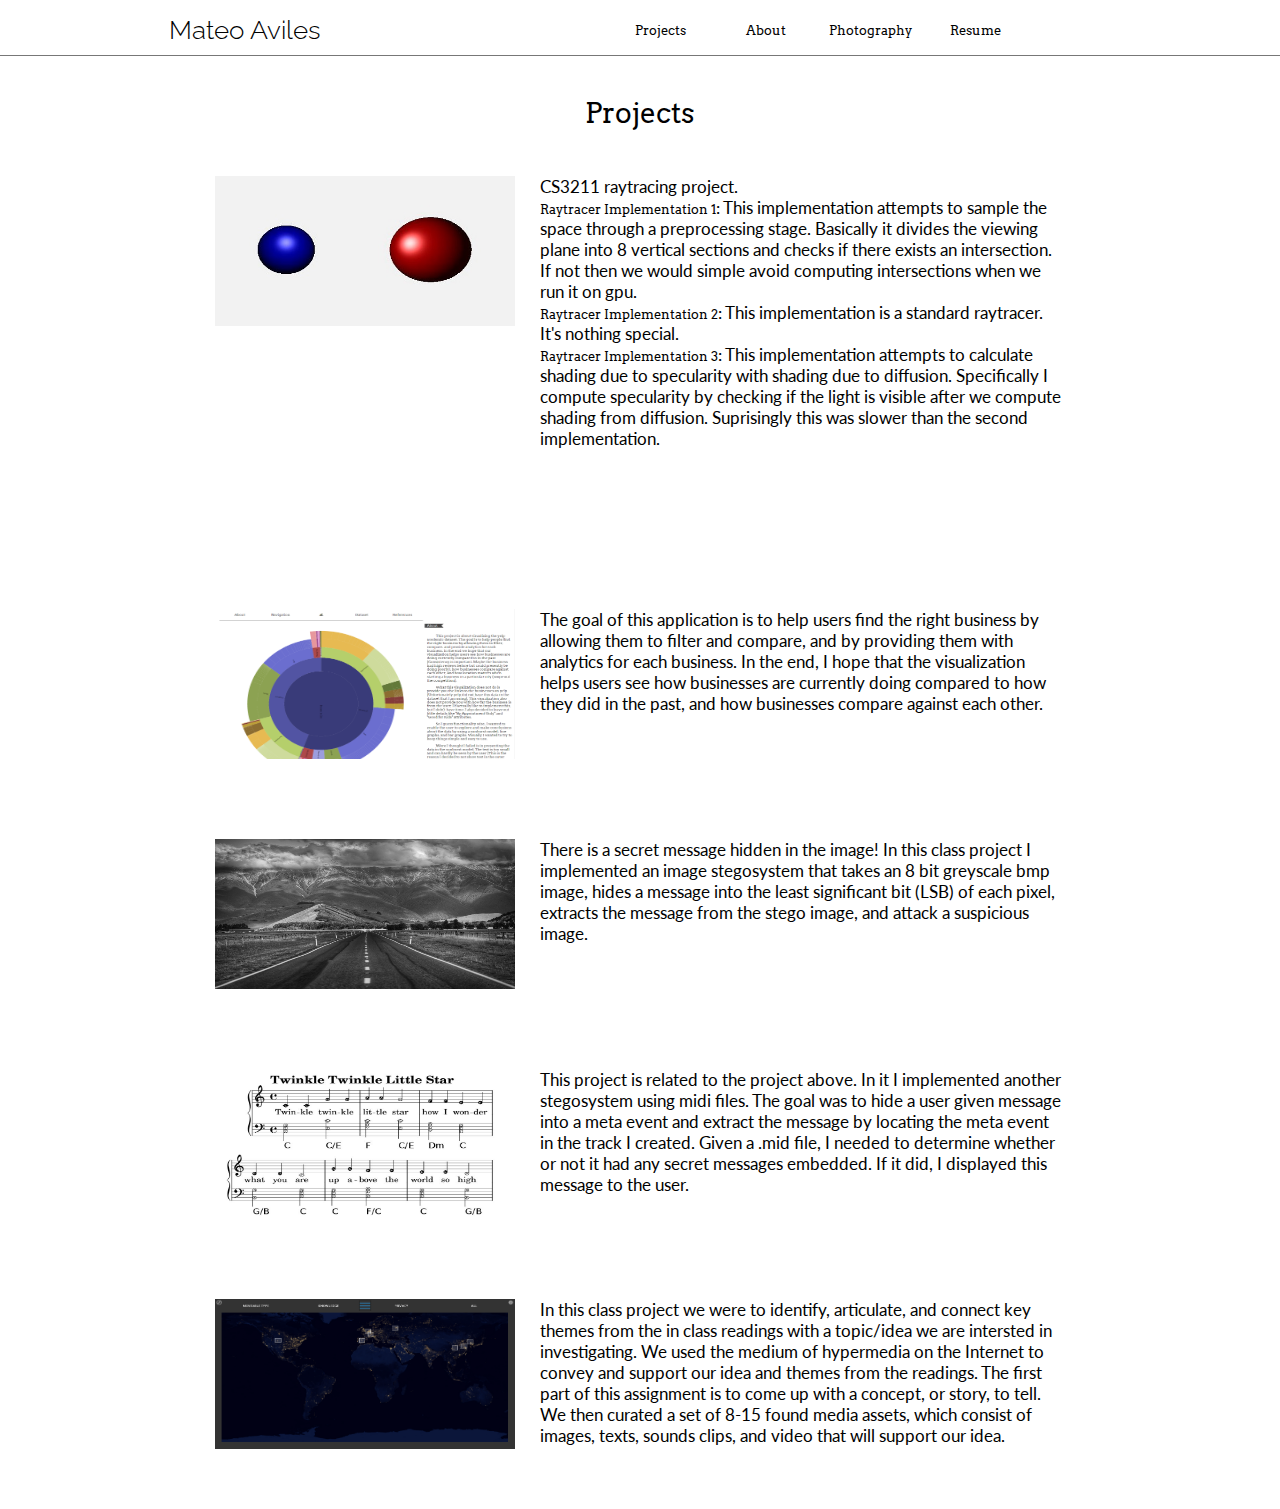
==== index.html @ 3ff4a505 "added href tags to raytracer implementations" ====
<html>
    <head>
        <meta charset="utf-8">
        <meta name="viewport" content="width=device-width, initial-scale=1.0">
        <title>Mateo Aviles</title>
        <link rel="icon" href="img/compressed/mFavicon.png">
        <link href="https://fonts.googleapis.com/css?family=Lato:100,300,400,500,700" rel="stylesheet" type="text/css">
        <link href="https://fonts.googleapis.com/css?family=Arvo:100,300,400,500,700" rel="stylesheet" type="text/css">
        <link href="https://fonts.googleapis.com/css?family=Raleway:100,300,400,500,700" rel="stylesheet" type="text/css">
        <!-- <link href="http://fonts.googleapis.com/css?family=Lato|Arvo|Raleway" rel="stylesheet" type="text/css"> -->
        <link rel="stylesheet" type="text/css" href="index.css"/>
        <script src="https://ajax.googleapis.com/ajax/libs/jquery/1.11.3/jquery.min.js"></script>
        <script type="text/javascript" src="js/menu.js"></script>
    </head>

    <body>
        <div id="top">
          <p><a href="index.html">Mateo Aviles</a></p>
          <nav id="top-nav">
            <ul>
              <a href="index.html" class=""><li id="projects-tab" class="project">Projects</li></a>
              <a href="about.html" class=""><li class="">About</li></a>
              <a href="photography/index.html" class=""><li class="">Photography</li></a>
              <!-- <a href="classes.html" class=""><li class="">Classes</li></a> -->
              <a target="_blank" href="resume/AvilesMateoRes.pdf" class=""><li class="">Resume</li></a>
              <!-- <li><a target="_blank" href="/resume/">Resume</a></li> -->
            </ul>
          </nav>
        </div>
        <a id="nav-icon" href="#"><span id="icon-hamburger"></span></a>

        <div id="projects-content">
            <p id="title">
              Projects
            </p>
            <nav>
              <ul>
				        <li class="">
                  <div class="">
                    <a href="http://matiles.github.io/raytracer/index.html"><img src="images/raytracer.JPG" alt="" /></a>
                  </div>
                  <p> CS3211 raytracing project.
					</br>
                    <a href="http://matiles.github.io/raytracer/index.html">Raytracer Implementation 1</a>: This implementation attempts to sample the space through a preprocessing stage. Basically it divides the viewing plane into 8 vertical sections and checks if there exists an intersection. If not then we would simple avoid computing intersections when we run it on gpu. 
                    </br>
					<a href="http://matiles.github.io/raytracer/index2.html">Raytracer Implementation 2</a>: This implementation is a standard raytracer. It's nothing special.
                    </br>
					<a href="http://matiles.github.io/raytracer/index3.html">Raytracer Implementation 3</a>: This implementation attempts to calculate shading due to specularity with shading due to diffusion. Specifically I compute specularity by checking if the light is visible after we compute shading from diffusion. Suprisingly this was slower than the second implementation.
                  </p>
                </li>
                <li>
                <li class="">
                  <div class="">
                    <a href="http://people.tamu.edu/~mateo-7/semantics_visualization/sunburst.html"><img src="images/CSCE444-YelpVisualization.png" alt="" /></a>
                  </div>
                  <p> The goal of this application is to help users find the right business by allowing them to filter and compare, and by providing them
                    with analytics for each business. In the end, I hope that the visualization helps users see how businesses are currently doing compared
                    to how they did in the past, and how businesses compare against each other.
                  </p>
                </li>
                <li>
                  <div class="">
                    <a href="https://github.com/matiles/Programming-Studio-Steganography"><img src="images/secretRoad.bmp" alt="" /></a>
                  </div>
                  <p>There is a secret message hidden in the image! In this class project I implemented an image stegosystem that takes an 8 bit greyscale
                    bmp image, hides a message into the least significant bit (LSB) of each pixel, extracts the message from the stego image, and attack a suspicious image.
                  </p>
                </li>
                <li>
                  <div>
                    <a href="https://github.com/matiles/Programming-Studio-Steganography"><img src="images/twinkle-twinkle-little-star.JPG" alt="" /></a>
                  </div>
                  <p>This project is related to the project above. In it I implemented another stegosystem using midi files. The goal was to hide a user given message
                    into a meta event and extract the message by locating the meta event in the track I created. Given a .mid file, I needed to determine whether or not it
                    had any secret messages embedded. If it did, I displayed this message to the user.
                  </p>
                </li>
                <li>
                  <div class="">
                    <img src="images/CSCE444-EssaySketch.png" alt="" />
                  </div>
                  <p>In this class project we were to identify, articulate, and connect key themes from the in class readings with a topic/idea we are intersted in investigating.
                    We used the medium of hypermedia on the Internet to convey and support our idea and themes from the readings. The first part of this assignment is
                    to come up with a concept, or story, to tell. We then curated a set of 8-15 found media assets, which consist of images, texts, sounds clips, and video
                    that will support our idea.
                  </p>
                </li>
                <!-- <li><img src="" alt="" /><p></p></li> -->
              </ul>
            </nav>
        </div>

    </body>
</html>
---- index.css ----
/***************** icons ****************************/
@font-face {
	font-family: 'icomoon';
	src:url('icons/icomoon.eot?46txtg');
	src:url('icons/icomoon.eot?46txtg#iefix') format('embedded-opentype'),
		url('icons/icomoon.ttf?46txtg') format('truetype'),
		url('icons/icomoon.woff?46txtg') format('woff'),
		url('icons/icomoon.svg?46txtg#icomoon') format('svg');
	font-weight: normal;
	font-style: normal;
}

[id^="icon-hamburger"], [id*="icon-hamburger"] {
	font-family: 'icomoon';
	font-size: 35px;

	-webkit-font-smoothing: antialiased;
	-moz-osx-font-smoothing: grayscale;
}
#icon-hamburger:after {
  /*content: "\e912";*/
	content: "\e913";
}
#icon-hamburger {
  color: black;
  margin-left: 5px;
  margin-top: 5px;
}

html{
  padding: 0;
  margin: 0;
  width: 100%;
  height: 100%;
}

body{
  padding: 0;
  margin: 0;
  width: 100%;
  height: 100%;
}

a{
  text-decoration: none;
  cursor: pointer;
  transition: opacity ease .2s;
}

a:hover {
  opacity: .82;
}

ul {
  padding: 0;
  margin: 0;
  list-style-type: none;
}

img{
  width: 300px;
  height: 150px;
}

#nav-icon{
  display: none;
  position: absolute;
  top: 12px;
  right: 15px;
  width: 40px;
  height: 40px;
  background: white;
}

/**************** Top navigation ****************/
#top{
  display: inline-flex;
  width: 100%;
  height: 70px;
  height: auto;
}

#top p{
  font-family: "Raleway";
  font-size: 26px;
  font-weight: 300;
  width: 25%;
  text-align: right;
  border-bottom: 1px solid #777;
  margin-top: 0px;
  padding-top: 15px;
  margin-bottom: 20px;
  /*padding-bottom: 20px;*/
}
#top p a{
  font-family: "Raleway";
  font-size: 26px;
  font-weight: 300;
  text-align: right;
  padding: 0px;
}

#top nav {
  display: inline-flex;
  position: relative;
  width: 75%;
  padding-top: 20px;
  padding-bottom: 20px;
}
#top nav ul {
  display: inline-flex;
  width: 70%;
  padding-left: 30%;
  border-bottom: 1px solid #777;
  visibility: visible;
  opacity: 1;
  transition: visibility 0s, opacity 0.3s linear;
}
#top nav ul a{
  width: 105px;
  padding-top: 3px;
  padding-bottom: 17px;
  text-align: center;
}
#top a {
  font-style: normal;
  font-size: 13px;
  font-weight: 100;
  font-family: 'Arvo';
  color: black;
  text-align: center;
}
/**************** End top navigation *************/

/**************** projects content *************/
#projects-content{
  display: block;
  width: 100%;
  /*margin-top: 5px;*/
}
#projects-content p{
  width: 100%;
  text-align: center;
  font-family: "Arvo";
  font-size: 28px;
  margin-bottom: 0px;
  margin-top: 20px;
  transition: margin-top 0.3s linear;
}
#projects-content nav{
  display: block;
  position: relative;
  width: 850px;
  padding-top: 5px;
  padding-bottom: 20px;
  margin: auto;
}
.center{
  width: 36pc;
  margin: 0 auto;
}
#projects-content nav ul {
  display: block;
  width: 100%;
}
#projects-content nav ul li{
  display: inline-flex;
  width: 100%;
  padding-top: 20px;
  padding-bottom: 20px;
  margin-top: 20px;
  margin-bottom: 20px;
}
#projects-content nav ul li p{
  font-family: "Lato";
  font-size: 17px;
  text-align: left;
  width: 100%;
  padding-left: 25px;
  margin-bottom: 0px;
  margin-top: 0px;
}
#projects-content a {
  font-style: normal;
  font-size: 13px;
  font-weight: 100;
  font-family: 'Arvo';
  color: black;
  text-align: center;
}

/**************** End projects content *************/


/**************** about content *************/
#about-content{
  display: block;
  width: 100%;
  /*margin-top: 5px;*/
}
#about-content img{
  display: block;
  width: 150px;
  height: 150px;
  border-radius: 75px;
  /*margin-top: 5px;*/
}
#about-content p{
  width: 100%;
  text-align: center;
  font-family: "Arvo";
  font-size: 28px;
  margin-bottom: 0px;
  margin-top: 20px;
}
#about-content div {
  display: block;
  position: relative;
  width: 850px;
  padding-top: 5px;
  padding-bottom: 20px;
  margin: auto;
}
#about-content div div{
  display: inline-flex;
  width: 100%;
  padding-top: 20px;
  padding-bottom: 20px;
  margin-top: 20px;
  margin-bottom: 20px;
}
#about-content div div div{
  display: inline-flex;
  width: 150px;
  padding-top: 0px;
  margin-top: 0px;
  padding-bottom: 20px;
  margin-bottom: 20px;
}
#about-content div p{
  font-family: "Lato";
  font-size: 17px;
  text-align: left;
  width: 100%;
  padding-left: 25px;
  margin-bottom: 0px;
  margin-top: 0px;
}
#about-content a {
  font-style: normal;
  font-size: 13px;
  font-weight: 100;
  font-family: 'Arvo';
  color: black;
  text-align: center;
}

#contact-container p {
	width: 100%;
  text-align: center;
  font-family: "Arvo";
  font-size: 28px;
  margin-bottom: 0px;
  margin-top: 20px;
}
/**************** End about content *************/

/* Projects Content */
@media screen and (max-width: 860px) {

    #projects-content nav{
        width: 100%;
    }
    #projects-content nav ul li{
        display: block;
    }
    #projects-content nav ul li div{
        margin:auto;
        padding-left: 0px;
        width: 300px;
        margin-bottom: 15px;
    }
    #projects-content nav ul li div a{
        margin:auto;
        text-align: center;
    }
    #projects-content nav ul li div img{
        margin:auto;
        text-align: center;
    }
    #projects-content nav ul li p{
        margin:auto;
        padding-left: 0px;
        width: 60%;
    }

    #about-content{
        width: 100%;
    }
    #about-content img{
        margin:auto;
        text-align: center;
    }
    #about-content p{
      margin-bottom: 0px;
      margin-top: 20px;
    }
    #about-content div {
      width: 500px;
      margin: auto;
    }
    #about-content div div{
      display: block;
      width: 100%;
      padding-top: 20px;
      padding-bottom: 20px;
      margin-top: 20px;
      margin-bottom: 20px;
    }
    #about-content div div div{
      width: 100%;
      margin-top: 0px;
      padding-top: 0px;
    }
    #about-content div p{
      text-align: left;
      width: 100%;
      padding-left: 5px;
    }
}

/* Top navigation */
@media screen and (max-width: 640px) {

    #top{
      display: block;
    }
    hr{
      margin-top: -15px;
    }
    #nav-icon{
      display: block;
    }
    #top p{
        width: 100%;
        text-align: center;
        margin-bottom: 0px;
        padding-bottom: 15px;
    }
    #top nav{
        width: 100%;
        padding-top: 0px;
    }
    #top nav ul{
      width: 100%;
      padding-left: 0px;
      border: none;
      visibility: hidden;
      opacity: 0;
    }
		#top nav ul a{
      width: 100%;
      text-align: center;
      border-bottom: 1px solid #777;
      padding-top: 10px;
      padding-bottom: 10px;
    }
    #projects-content p{
      margin-top: -20px;
    }
		#projects-content nav ul li p{
			width: 70%;
		}
    #about-content p{
      margin-bottom: 0px;
      margin-top: -20px;
    }
    #about-content div {
      width: 400px;
			width: 80%;
      margin: auto;
    }

    .content-up{
      margin-top: -20px !important;
      transition: margin-top 0.3s linear;
    }
    .content-down{
      margin-top: 0px !important;
      transition: margin-top 0.3s linear;
    }
}

/* Top Navigation */
@media screen and (min-width: 640px) {
    #top nav ul{
      display: inline-flex !important;
      visibility: visible !important;
      opacity: 1 !important;
    }
}

/* Top Navigation */
@media screen and (max-width: 460px) {
    #top nav{
      width: 100%;
      padding-top: 0px;
    }
    #top nav ul{
      width: 100%;
      padding-left: 0px;
      display: block;
      border: none;
      visibility: hidden;
      opacity: 0;
    }
    #top nav ul li{
      width: 100%;
      text-align: center;
      border-bottom: 1px solid #777;
      padding-top: 10px;
      padding-bottom: 10px;
    }
		#top nav ul a{
      width: 100%;
      text-align: center;
      border-bottom: 1px solid #777;
      padding-top: 10px;
      padding-bottom: 10px;
    }
		#projects-content nav ul li p{
			width: 85%;
		}
    #projects-content p{
      margin-top: -130px;
    }
    #about-content #title{
      margin-top: -130px;
    }
    #about-content div {
			/*width: 300px;*/
      width: 85%;
      margin: auto;
    }
		.center{
		  width: 95%;
		}
    .content-up{
      margin-top: -130px !important;
      transition: margin-top 0.3s linear;
    }
    .content-down{
      margin-top: 0px !important;
      transition: margin-top 0.3s linear;
    }
}

.collapse{
  visibility: hidden !important;
  opacity: 0 !important;
  transition: visibility 0.3s, opacity 0.3s linear;
}

.expand{
  visibility: visible !important;
  opacity: 1 !important;
  transition: visibility 0.3s, opacity 0.3s linear;
}
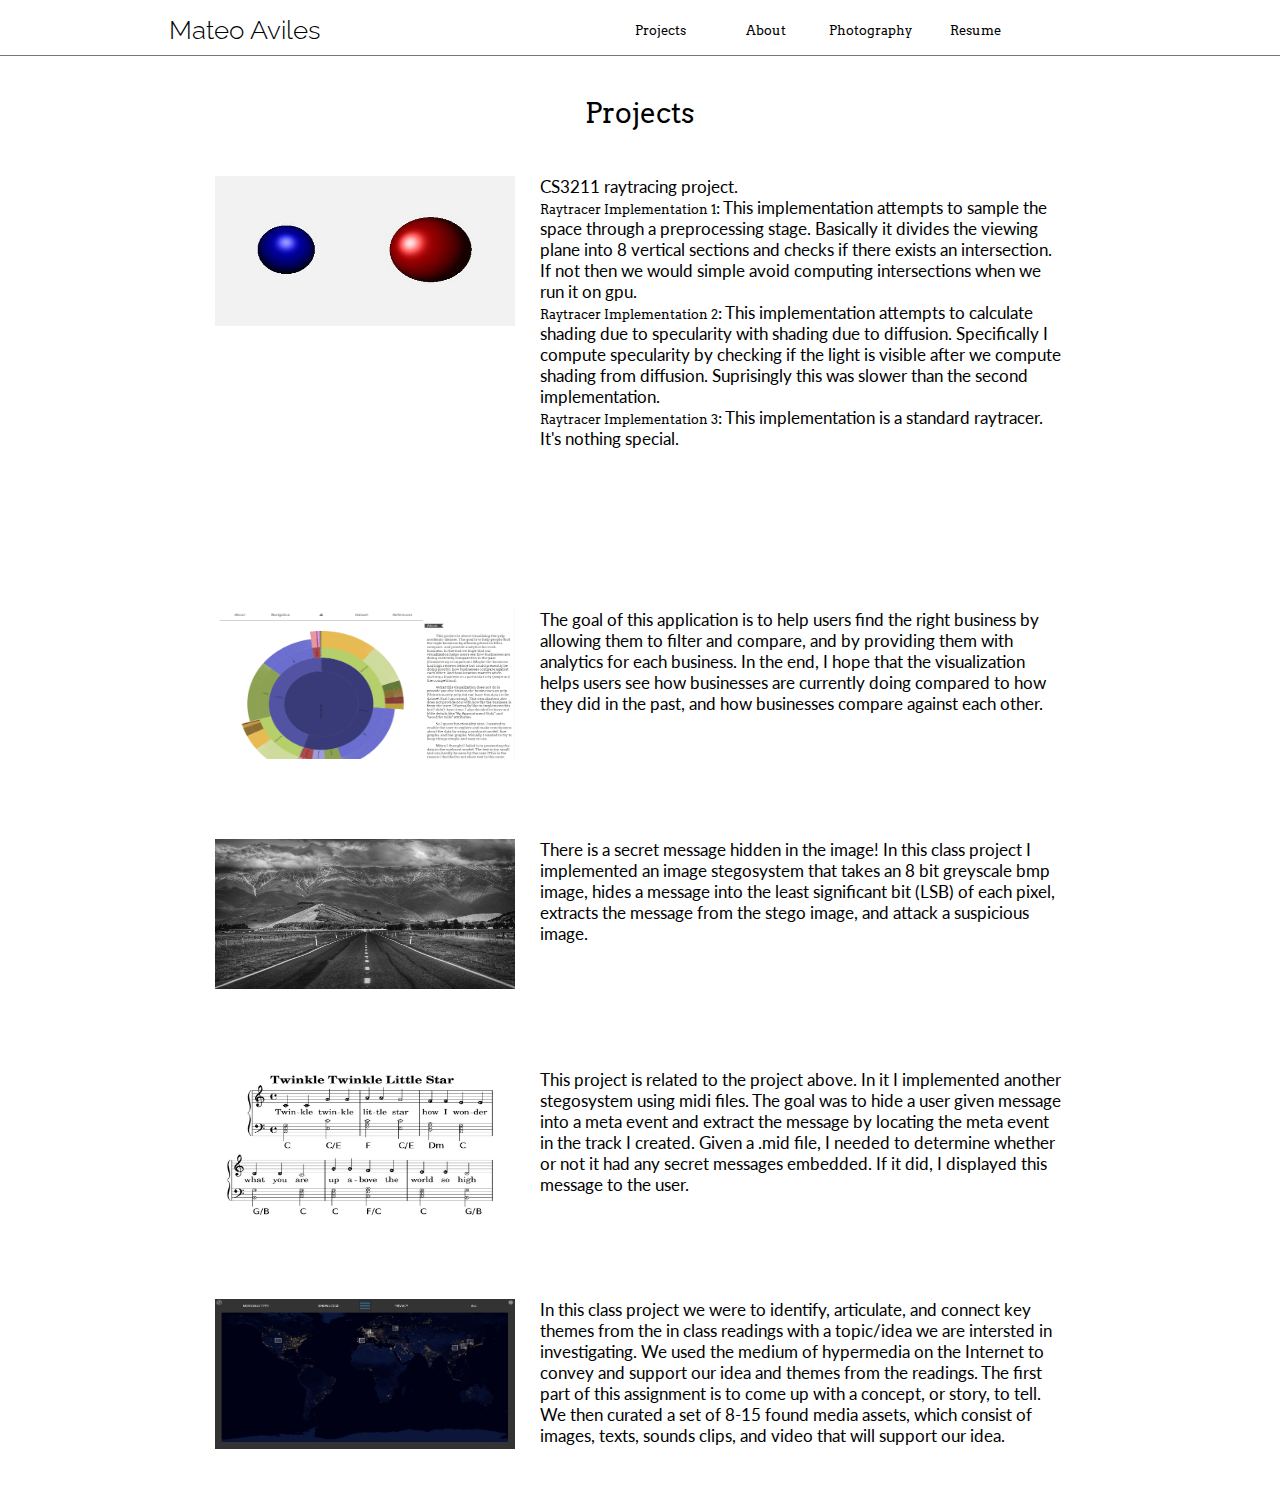
==== commit e8b84a0f: "changed file names to reflect whats on report" ====
--- a/index.html
+++ b/index.html
@@ -43,10 +43,9 @@
 					</br>
                     <a href="http://matiles.github.io/raytracer/index.html">Raytracer Implementation 1</a>: This implementation attempts to sample the space through a preprocessing stage. Basically it divides the viewing plane into 8 vertical sections and checks if there exists an intersection. If not then we would simple avoid computing intersections when we run it on gpu. 
                     </br>
-					<a href="http://matiles.github.io/raytracer/index2.html">Raytracer Implementation 2</a>: This implementation is a standard raytracer. It's nothing special.
+					<a href="http://matiles.github.io/raytracer/index2.html">Raytracer Implementation 2</a>: This implementation attempts to calculate shading due to specularity with shading due to diffusion. Specifically I compute specularity by checking if the light is visible after we compute shading from diffusion. Suprisingly this was slower than the second implementation.
                     </br>
-					<a href="http://matiles.github.io/raytracer/index3.html">Raytracer Implementation 3</a>: This implementation attempts to calculate shading due to specularity with shading due to diffusion. Specifically I compute specularity by checking if the light is visible after we compute shading from diffusion. Suprisingly this was slower than the second implementation.
-                  </p>
+					<a href="http://matiles.github.io/raytracer/index3.html">Raytracer Implementation 3</a>: This implementation is a standard raytracer. It's nothing special.                 </p>
                 </li>
                 <li>
                 <li class="">
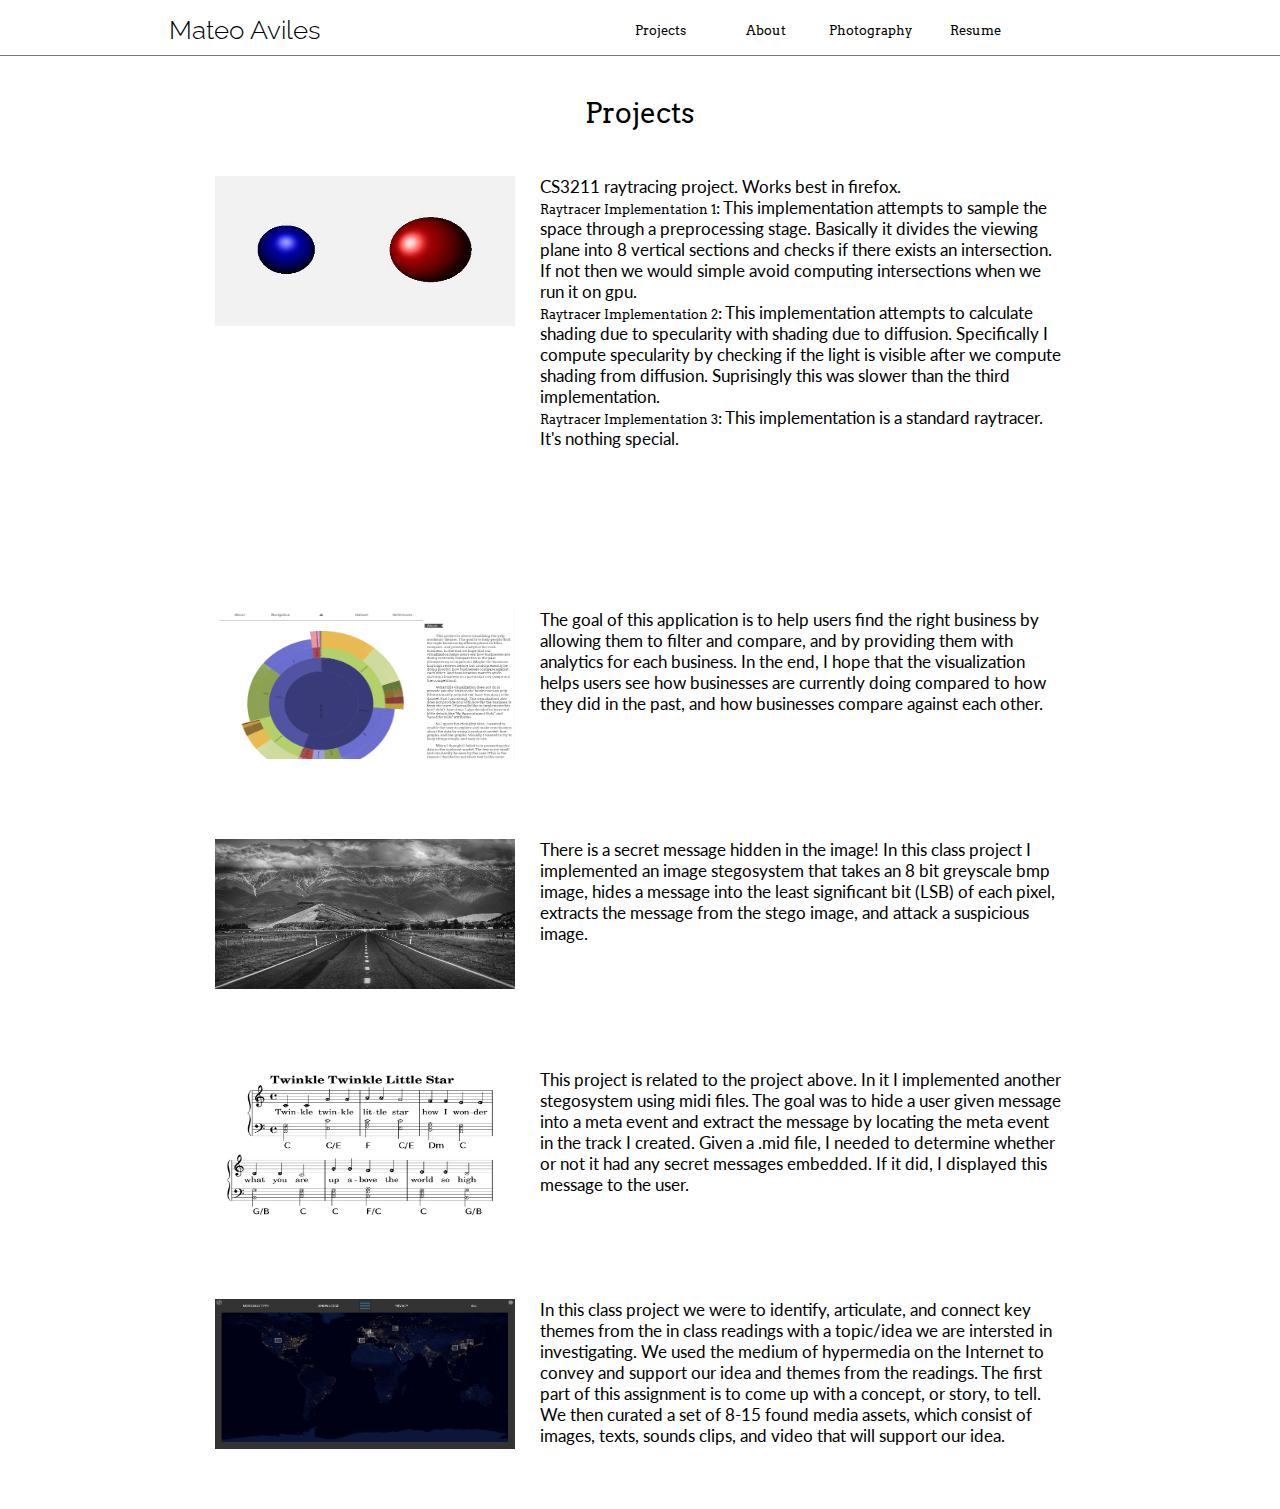
==== commit 29a93f31: "made objects move" ====
--- a/index.html
+++ b/index.html
@@ -39,13 +39,14 @@
                   <div class="">
                     <a href="http://matiles.github.io/raytracer/index.html"><img src="images/raytracer.JPG" alt="" /></a>
                   </div>
-                  <p> CS3211 raytracing project.
-					</br>
+                  <p> CS3211 raytracing project. Works best in firefox.
+					           </br>
                     <a href="http://matiles.github.io/raytracer/index.html">Raytracer Implementation 1</a>: This implementation attempts to sample the space through a preprocessing stage. Basically it divides the viewing plane into 8 vertical sections and checks if there exists an intersection. If not then we would simple avoid computing intersections when we run it on gpu. 
                     </br>
-					<a href="http://matiles.github.io/raytracer/index2.html">Raytracer Implementation 2</a>: This implementation attempts to calculate shading due to specularity with shading due to diffusion. Specifically I compute specularity by checking if the light is visible after we compute shading from diffusion. Suprisingly this was slower than the second implementation.
+          					<a href="http://matiles.github.io/raytracer/index2.html">Raytracer Implementation 2</a>: This implementation attempts to calculate shading due to specularity with shading due to diffusion. Specifically I compute specularity by checking if the light is visible after we compute shading from diffusion. Suprisingly this was slower than the third implementation.
                     </br>
-					<a href="http://matiles.github.io/raytracer/index3.html">Raytracer Implementation 3</a>: This implementation is a standard raytracer. It's nothing special.                 </p>
+          					<a href="http://matiles.github.io/raytracer/index3.html">Raytracer Implementation 3</a>: This implementation is a standard raytracer. It's nothing special.
+                </p>
                 </li>
                 <li>
                 <li class="">
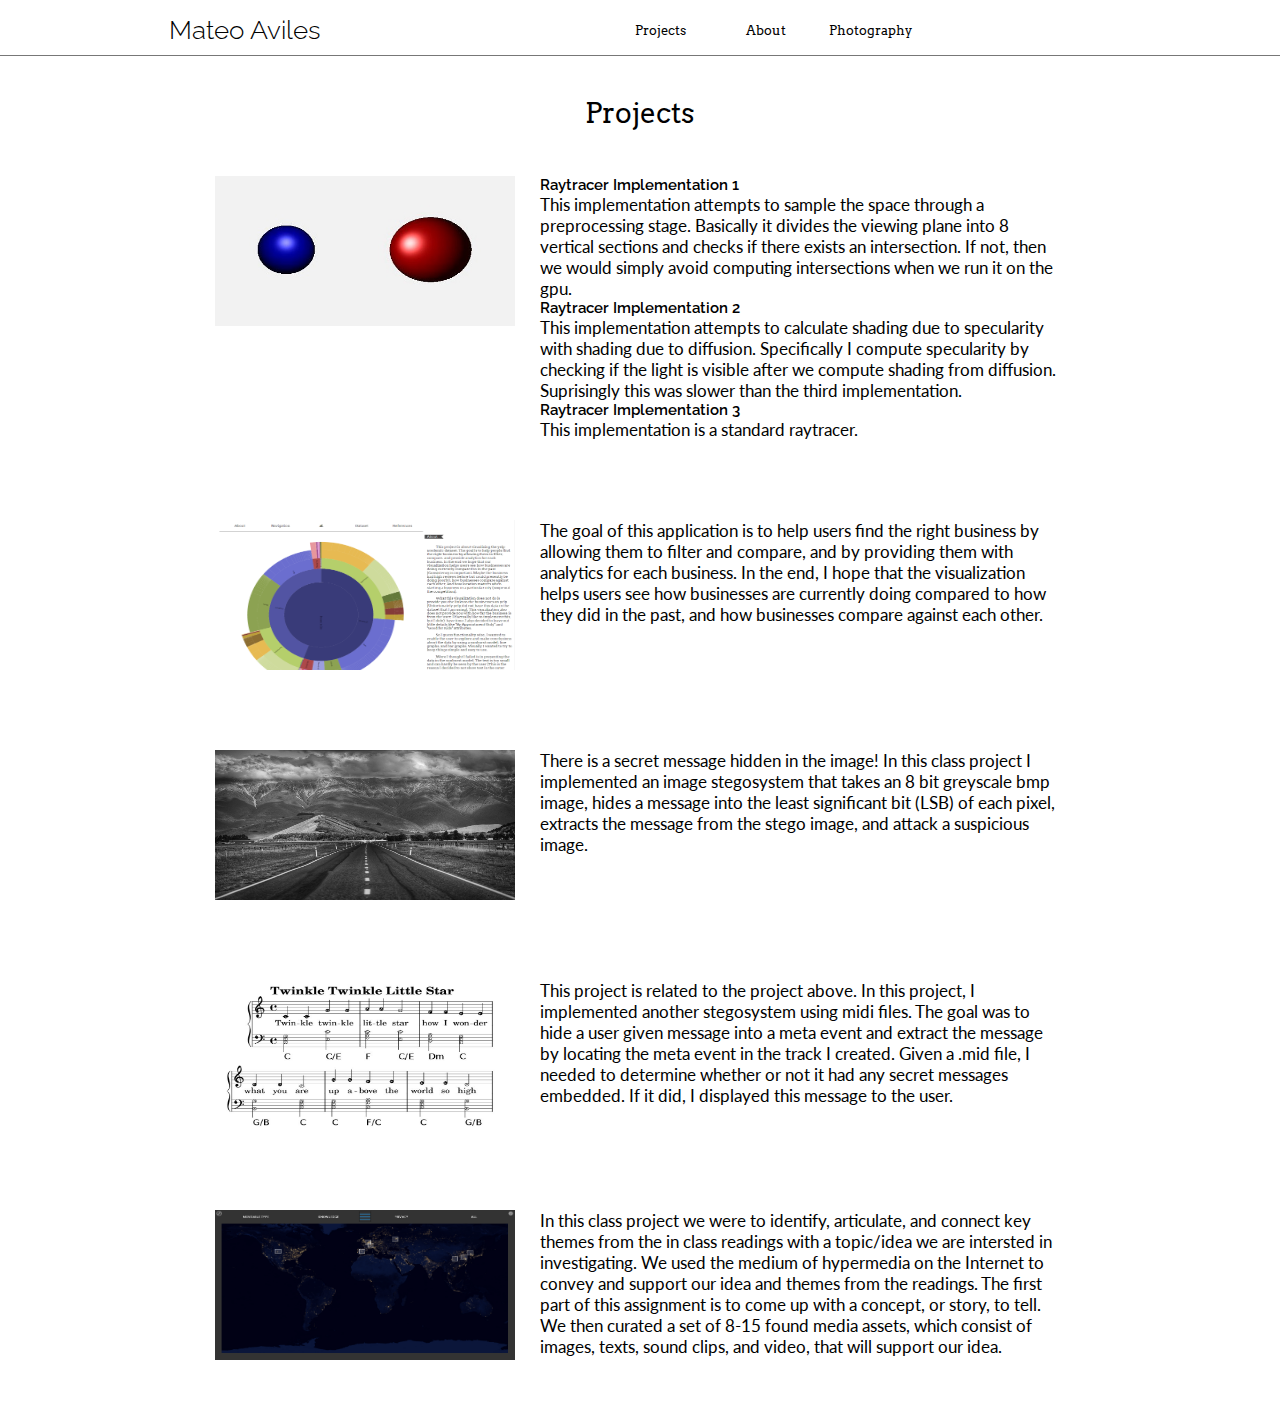
==== commit cca3b6bf: "updated project and about content" ====
--- a/index.html
+++ b/index.html
@@ -22,7 +22,6 @@
               <a href="about.html" class=""><li class="">About</li></a>
               <a href="photography/index.html" class=""><li class="">Photography</li></a>
               <!-- <a href="classes.html" class=""><li class="">Classes</li></a> -->
-              <a target="_blank" href="resume/AvilesMateoRes.pdf" class=""><li class="">Resume</li></a>
               <!-- <li><a target="_blank" href="/resume/">Resume</a></li> -->
             </ul>
           </nav>
@@ -37,18 +36,16 @@
               <ul>
 				        <li class="">
                   <div class="">
-                    <a href="http://matiles.github.io/raytracer/index.html"><img src="images/raytracer.JPG" alt="" /></a>
+                    <a href="http://matiles.github.io/raytracer/index2.html"><img src="images/raytracer.JPG" alt="" /></a>
                   </div>
-                  <p> CS3211 raytracing project. Works best in firefox.
-					           </br>
-                    <a href="http://matiles.github.io/raytracer/index.html">Raytracer Implementation 1</a>: This implementation attempts to sample the space through a preprocessing stage. Basically it divides the viewing plane into 8 vertical sections and checks if there exists an intersection. If not then we would simple avoid computing intersections when we run it on gpu. 
+                  <p>
+                    <a href="http://matiles.github.io/raytracer/index.html">Raytracer Implementation 1</a> <br>This implementation attempts to sample the space through a preprocessing stage. Basically it divides the viewing plane into 8 vertical sections and checks if there exists an intersection. If not, then we would simply avoid computing intersections when we run it on the gpu. 
                     </br>
-          					<a href="http://matiles.github.io/raytracer/index2.html">Raytracer Implementation 2</a>: This implementation attempts to calculate shading due to specularity with shading due to diffusion. Specifically I compute specularity by checking if the light is visible after we compute shading from diffusion. Suprisingly this was slower than the third implementation.
+          					<a href="http://matiles.github.io/raytracer/index2.html">Raytracer Implementation 2</a> <br>This implementation attempts to calculate shading due to specularity with shading due to diffusion. Specifically I compute specularity by checking if the light is visible after we compute shading from diffusion. Suprisingly this was slower than the third implementation.
                     </br>
-          					<a href="http://matiles.github.io/raytracer/index3.html">Raytracer Implementation 3</a>: This implementation is a standard raytracer. It's nothing special.
+          					<a href="http://matiles.github.io/raytracer/index3.html">Raytracer Implementation 3</a> <br>This implementation is a standard raytracer.
                 </p>
                 </li>
-                <li>
                 <li class="">
                   <div class="">
                     <a href="http://people.tamu.edu/~mateo-7/semantics_visualization/sunburst.html"><img src="images/CSCE444-YelpVisualization.png" alt="" /></a>
@@ -70,7 +67,7 @@
                   <div>
                     <a href="https://github.com/matiles/Programming-Studio-Steganography"><img src="images/twinkle-twinkle-little-star.JPG" alt="" /></a>
                   </div>
-                  <p>This project is related to the project above. In it I implemented another stegosystem using midi files. The goal was to hide a user given message
+                  <p>This project is related to the project above. In this project, I implemented another stegosystem using midi files. The goal was to hide a user given message
                     into a meta event and extract the message by locating the meta event in the track I created. Given a .mid file, I needed to determine whether or not it
                     had any secret messages embedded. If it did, I displayed this message to the user.
                   </p>
@@ -81,8 +78,7 @@
                   </div>
                   <p>In this class project we were to identify, articulate, and connect key themes from the in class readings with a topic/idea we are intersted in investigating.
                     We used the medium of hypermedia on the Internet to convey and support our idea and themes from the readings. The first part of this assignment is
-                    to come up with a concept, or story, to tell. We then curated a set of 8-15 found media assets, which consist of images, texts, sounds clips, and video
-                    that will support our idea.
+                    to come up with a concept, or story, to tell. We then curated a set of 8-15 found media assets, which consist of images, texts, sound clips, and video, that will support our idea.
                   </p>
                 </li>
                 <!-- <li><img src="" alt="" /><p></p></li> -->
--- a/index.css
+++ b/index.css
@@ -147,6 +147,17 @@
   margin-top: 20px;
   transition: margin-top 0.3s linear;
 }
+#projects-content p a{
+  font-family: Raleway;
+  font-size: 15px;
+  font-weight: 600;
+  text-decoration: none;
+  cursor: pointer;
+  transition: opacity ease .2s;
+}
+#projects-content p a:hover {
+  opacity: .82;
+}
 #projects-content nav{
   display: block;
   position: relative;
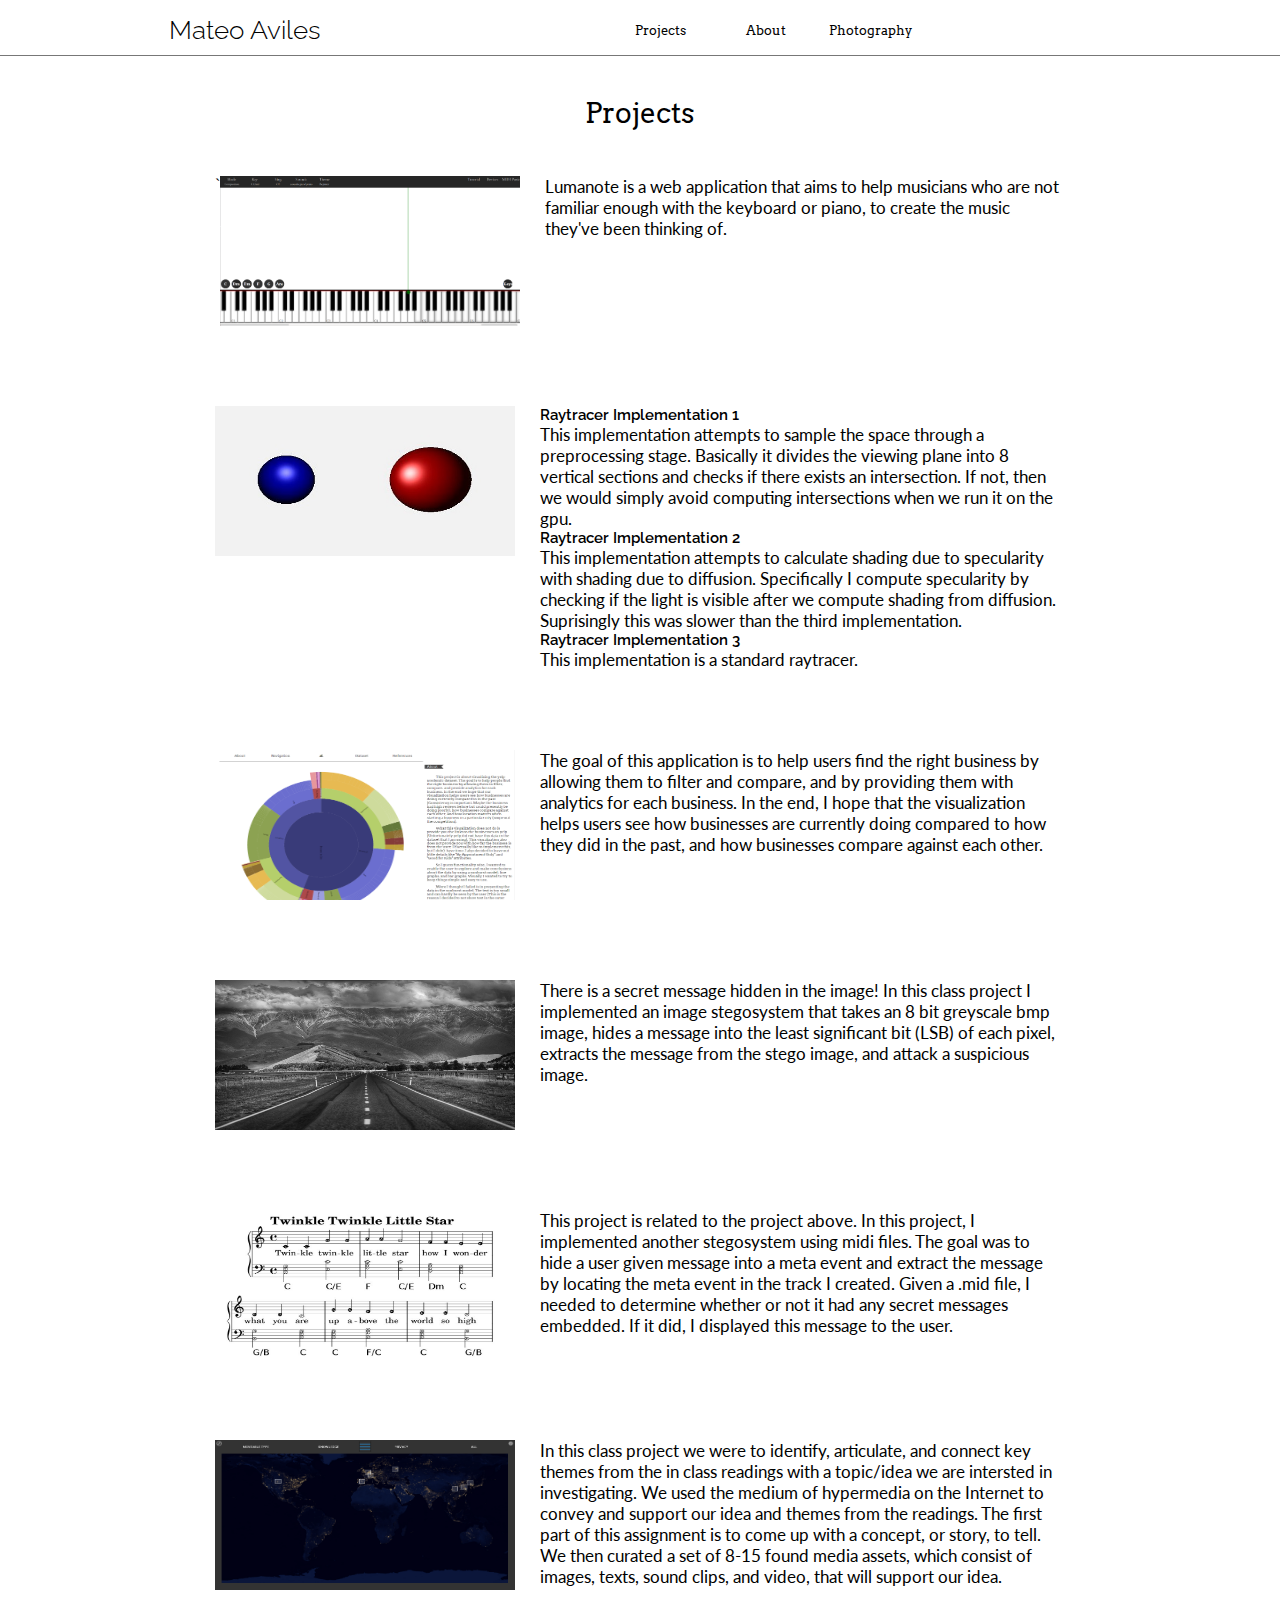
==== commit 575ae9eb: "removed files and added project lumanote" ====
--- a/index.html
+++ b/index.html
@@ -34,7 +34,15 @@
             </p>
             <nav>
               <ul>
-				        <li class="">
+		<li>
+`		  <div>
+		    <a href="http://Lumanote.net"><img src="images/lumanote.png"></a>
+		  </div>
+		  <p>
+		     Lumanote is a web application that aims to help musicians who are not familiar enough with the keyboard or piano, to create the music they've been thinking of.
+		  </p>
+		</li>
+		<li class="">
                   <div class="">
                     <a href="http://matiles.github.io/raytracer/index2.html"><img src="images/raytracer.JPG" alt="" /></a>
                   </div>
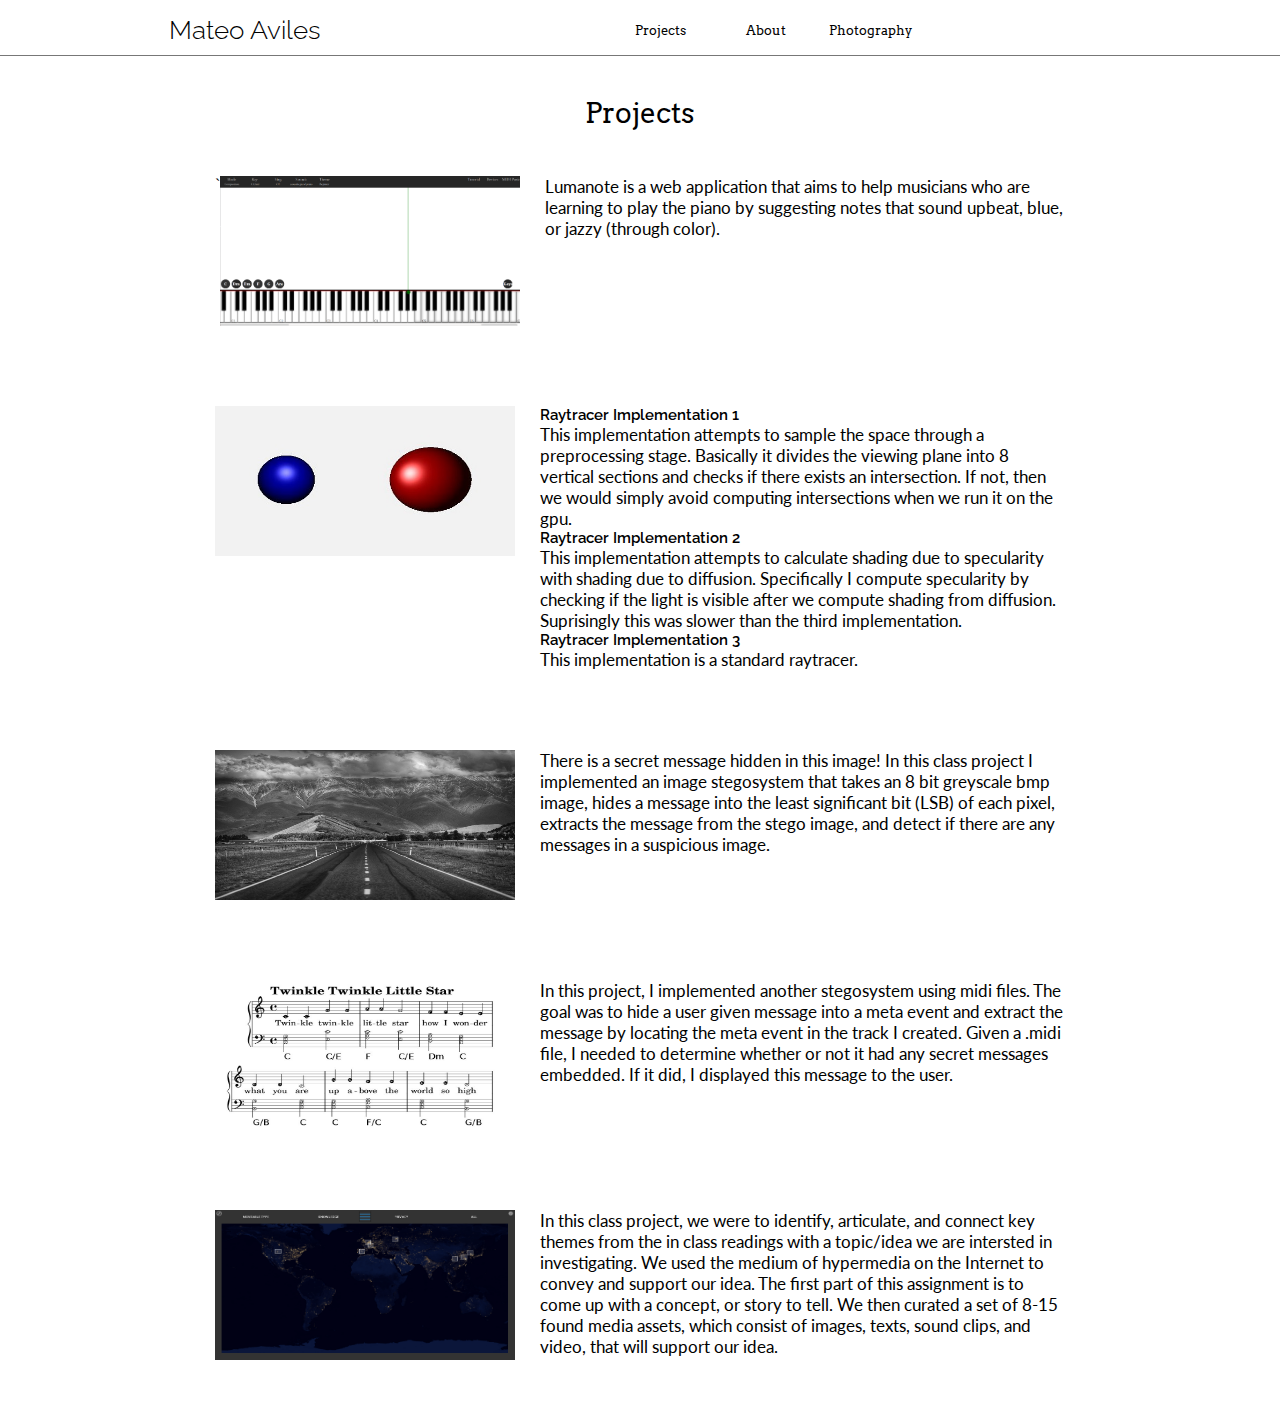
==== commit e99a62ff: "Remove a project, and update typos in project descriptions" ====
--- a/index.html
+++ b/index.html
@@ -36,10 +36,10 @@
               <ul>
 		<li>
 `		  <div>
-		    <a href="http://Lumanote.net"><img src="images/lumanote.png"></a>
+		    <img src="images/lumanote.png">
 		  </div>
 		  <p>
-		     Lumanote is a web application that aims to help musicians who are not familiar enough with the keyboard or piano, to create the music they've been thinking of.
+		     Lumanote is a web application that aims to help musicians who are learning to play the piano by suggesting notes that sound upbeat, blue, or jazzy (through color).
 		  </p>
 		</li>
 		<li class="">
@@ -54,29 +54,20 @@
           					<a href="http://matiles.github.io/raytracer/index3.html">Raytracer Implementation 3</a> <br>This implementation is a standard raytracer.
                 </p>
                 </li>
-                <li class="">
-                  <div class="">
-                    <a href="http://people.tamu.edu/~mateo-7/semantics_visualization/sunburst.html"><img src="images/CSCE444-YelpVisualization.png" alt="" /></a>
-                  </div>
-                  <p> The goal of this application is to help users find the right business by allowing them to filter and compare, and by providing them
-                    with analytics for each business. In the end, I hope that the visualization helps users see how businesses are currently doing compared
-                    to how they did in the past, and how businesses compare against each other.
-                  </p>
-                </li>
                 <li>
                   <div class="">
                     <a href="https://github.com/matiles/Programming-Studio-Steganography"><img src="images/secretRoad.bmp" alt="" /></a>
                   </div>
-                  <p>There is a secret message hidden in the image! In this class project I implemented an image stegosystem that takes an 8 bit greyscale
-                    bmp image, hides a message into the least significant bit (LSB) of each pixel, extracts the message from the stego image, and attack a suspicious image.
+                  <p>There is a secret message hidden in this image! In this class project I implemented an image stegosystem that takes an 8 bit greyscale
+                    bmp image, hides a message into the least significant bit (LSB) of each pixel, extracts the message from the stego image, and detect if there are any messages in a suspicious image.
                   </p>
                 </li>
                 <li>
                   <div>
                     <a href="https://github.com/matiles/Programming-Studio-Steganography"><img src="images/twinkle-twinkle-little-star.JPG" alt="" /></a>
                   </div>
-                  <p>This project is related to the project above. In this project, I implemented another stegosystem using midi files. The goal was to hide a user given message
-                    into a meta event and extract the message by locating the meta event in the track I created. Given a .mid file, I needed to determine whether or not it
+                  <p>In this project, I implemented another stegosystem using midi files. The goal was to hide a user given message
+                    into a meta event and extract the message by locating the meta event in the track I created. Given a .midi file, I needed to determine whether or not it
                     had any secret messages embedded. If it did, I displayed this message to the user.
                   </p>
                 </li>
@@ -84,9 +75,9 @@
                   <div class="">
                     <img src="images/CSCE444-EssaySketch.png" alt="" />
                   </div>
-                  <p>In this class project we were to identify, articulate, and connect key themes from the in class readings with a topic/idea we are intersted in investigating.
-                    We used the medium of hypermedia on the Internet to convey and support our idea and themes from the readings. The first part of this assignment is
-                    to come up with a concept, or story, to tell. We then curated a set of 8-15 found media assets, which consist of images, texts, sound clips, and video, that will support our idea.
+                  <p>In this class project, we were to identify, articulate, and connect key themes from the in class readings with a topic/idea we are intersted in investigating.
+                    We used the medium of hypermedia on the Internet to convey and support our idea. The first part of this assignment is
+                    to come up with a concept, or story to tell. We then curated a set of 8-15 found media assets, which consist of images, texts, sound clips, and video, that will support our idea.
                   </p>
                 </li>
                 <!-- <li><img src="" alt="" /><p></p></li> -->
